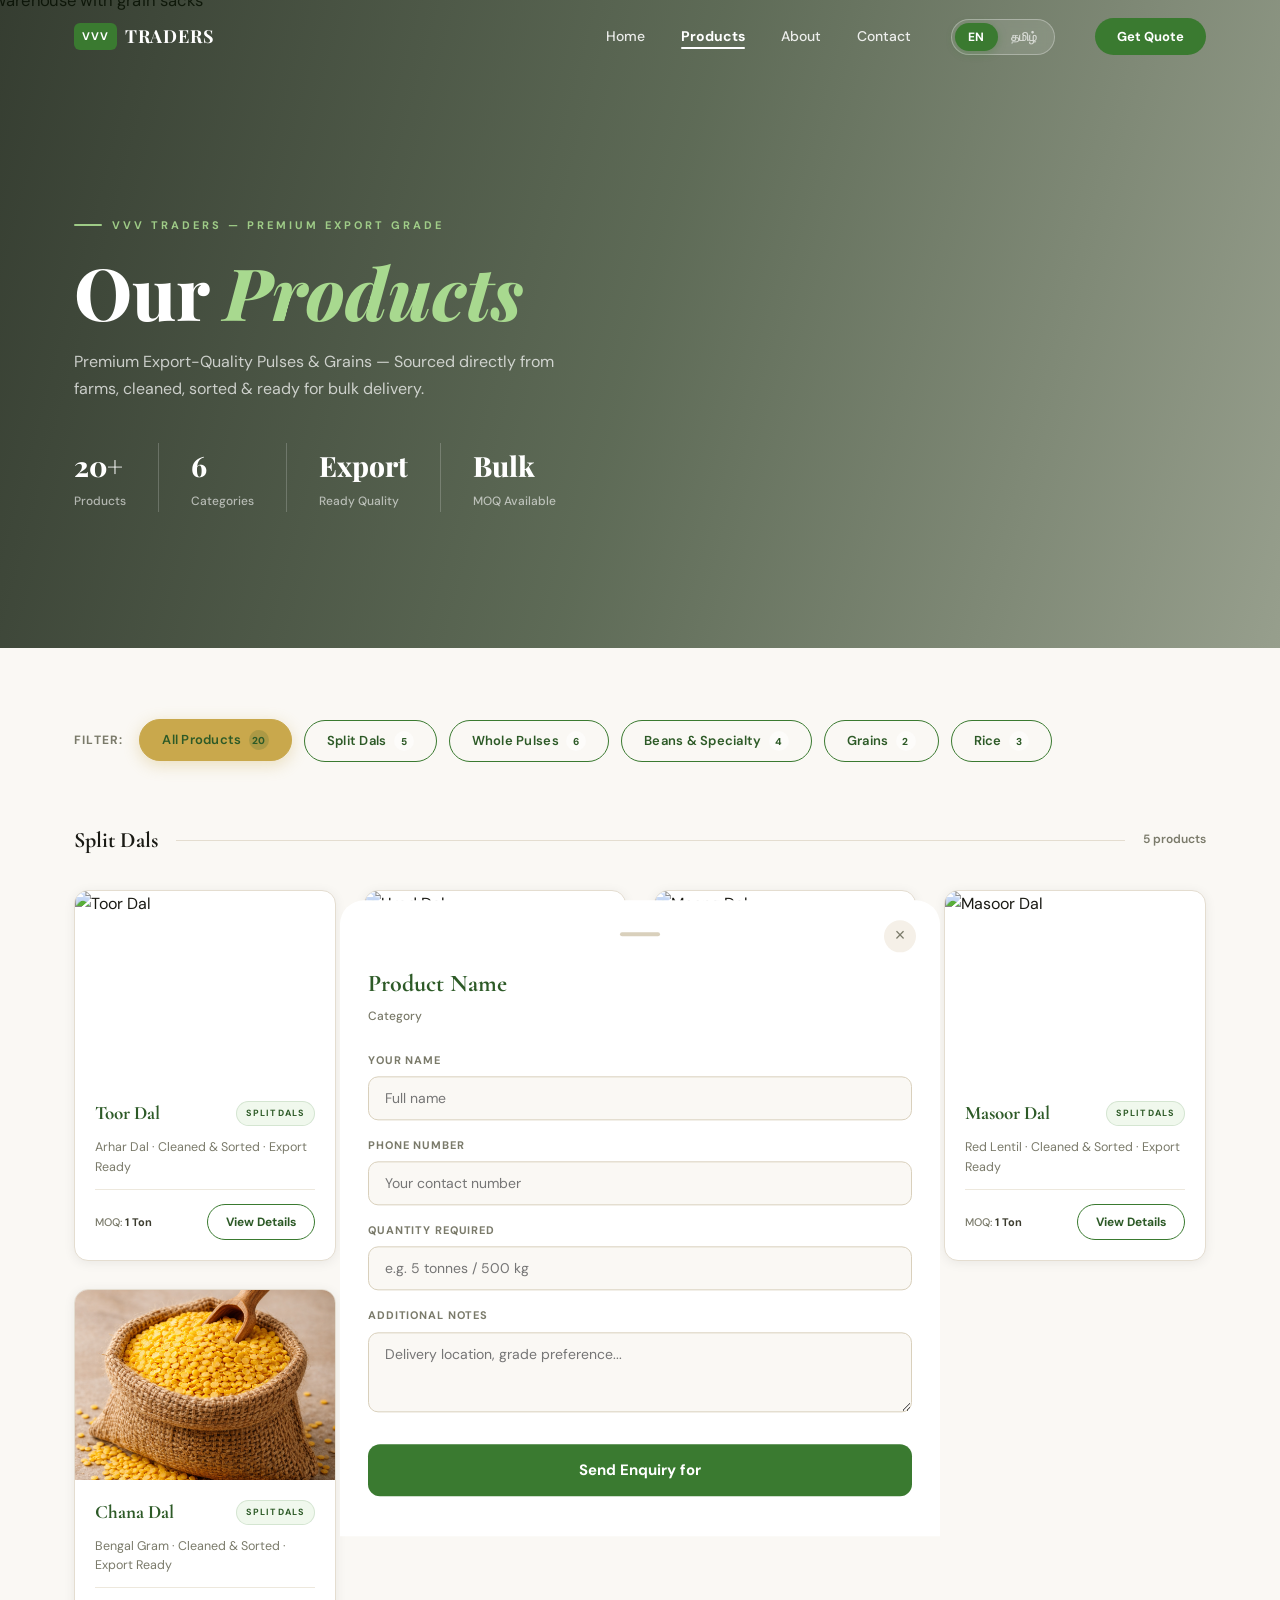
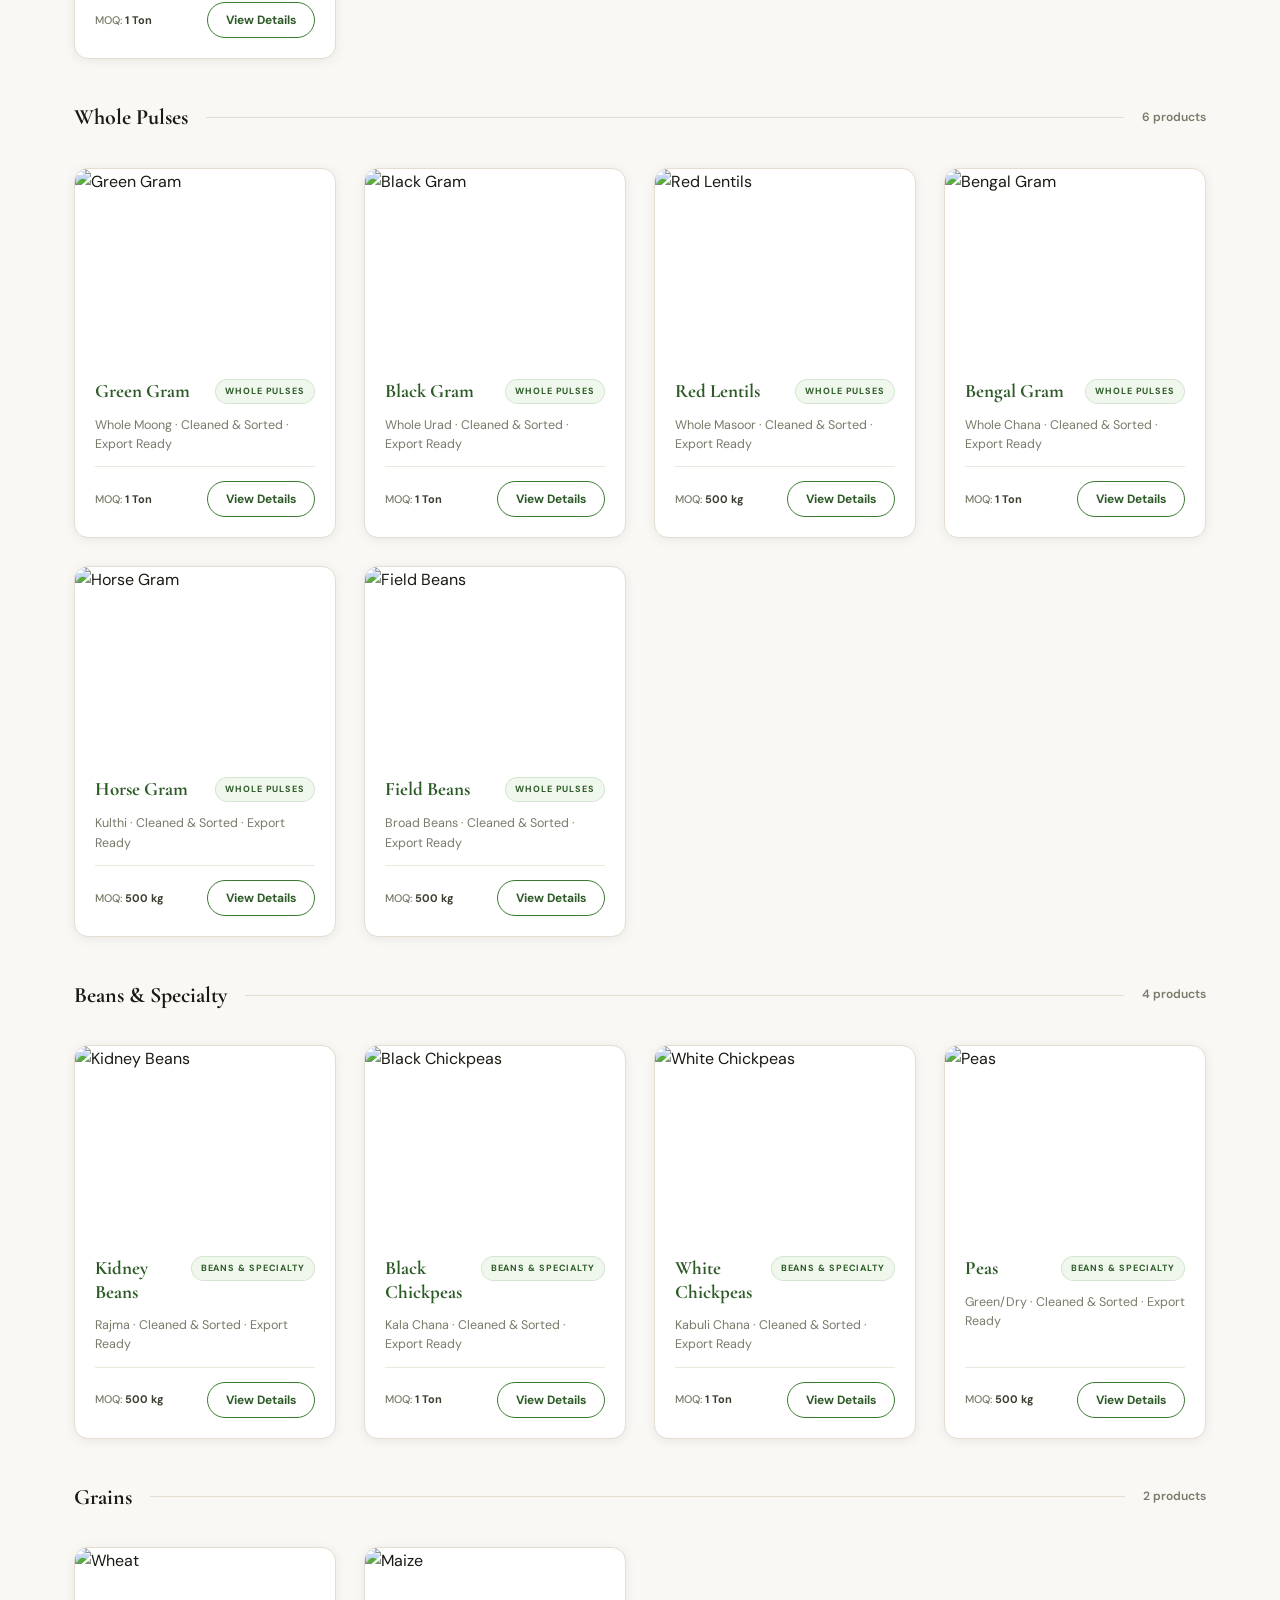
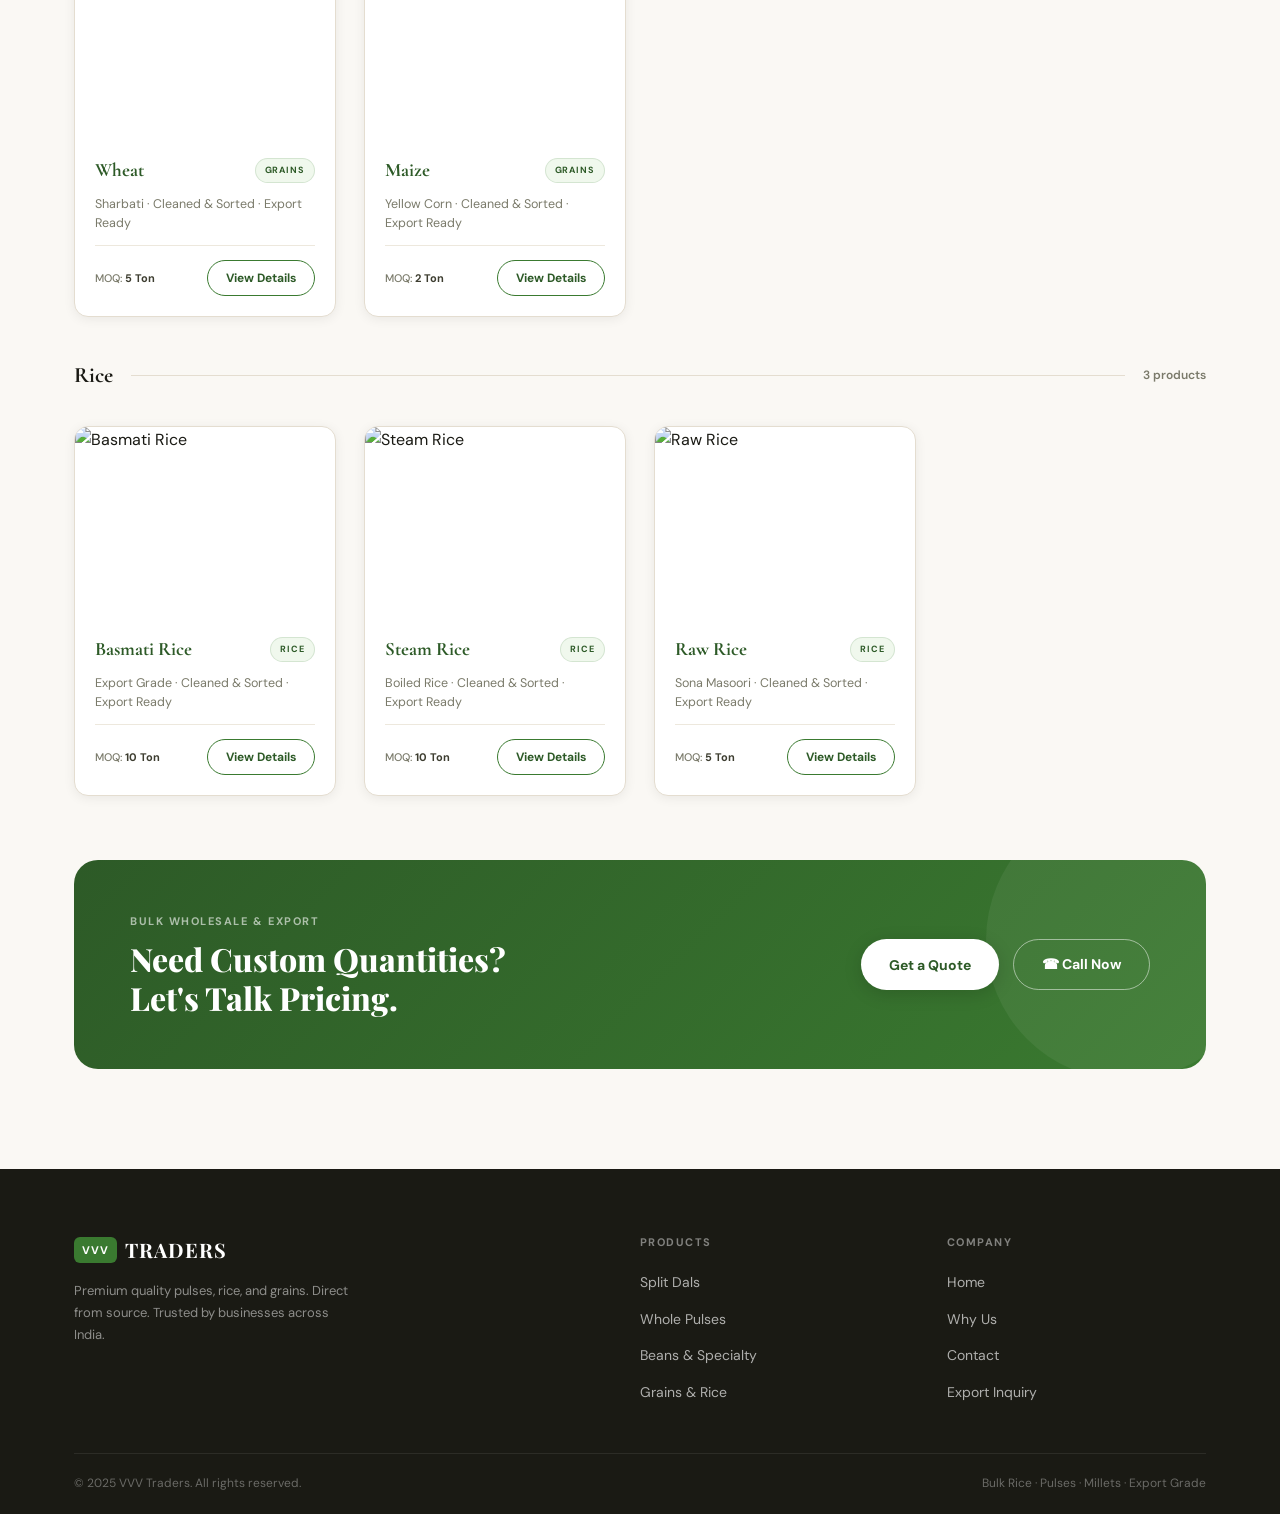
==== products.html @ 1d279d1f "VVV Traders website - Initial deployment" ====
<!DOCTYPE html>
<html lang="en" id="htmlRoot">
<head>
  <meta charset="UTF-8" />
  <meta name="viewport" content="width=device-width, initial-scale=1.0" />
  <title>Our Products — VVV Traders</title>
  <link rel="preconnect" href="https://fonts.googleapis.com" />
  <link rel="preconnect" href="https://fonts.gstatic.com" crossorigin />
  <link href="https://fonts.googleapis.com/css2?family=Playfair+Display:ital,wght@0,700;0,800;1,700&family=Cormorant+Garamond:ital,wght@0,600;0,700;1,600&family=DM+Sans:wght@300;400;500;600;700&display=swap" rel="stylesheet" />

  <style>
    /* ============================================
       CSS VARIABLES & RESET
    ============================================ */
    :root {
      --green-dark:   #2d5a27;
      --green-main:   #3a7a30;
      --green-mid:    #4c9a40;
      --green-light:  #e8f5e3;
      --green-pale:   #f0f8ed;
      --gold:         #c9a84c;
      --gold-light:   #f5edda;
      --beige-bg:     #f5f0e8;
      --beige-mid:    #ede8dd;
      --beige-dark:   #d9d0bc;
      --cream:        #faf8f4;
      --white:        #ffffff;
      --text-dark:    #1a1a14;
      --text-mid:     #3d3d30;
      --text-muted:   #7a7a6a;
      --text-light:   #aaaaa0;
      --border:       #e4ddd0;
      --shadow-sm:    0 2px 12px rgba(0,0,0,0.07);
      --shadow-md:    0 6px 28px rgba(0,0,0,0.11);
      --shadow-lg:    0 16px 48px rgba(0,0,0,0.14);
      --r-sm:         10px;
      --r-md:         14px;
      --r-lg:         24px;
      --transition:   0.3s cubic-bezier(0.4, 0, 0.2, 1);
      --font-display: 'Playfair Display', serif;
      --font-serif:   'Cormorant Garamond', serif;
      --font-body:    'DM Sans', sans-serif;
    }

    *, *::before, *::after { box-sizing: border-box; margin: 0; padding: 0; }
    html { scroll-behavior: smooth; }
    body {
      font-family: var(--font-body);
      background: var(--cream);
      color: var(--text-dark);
      line-height: 1.65;
      overflow-x: hidden;
    }
    img { display: block; width: 100%; object-fit: cover; }
    a { text-decoration: none; color: inherit; }
    ul { list-style: none; }

    .container {
      max-width: 1180px;
      margin: 0 auto;
      padding: 0 24px;
    }

    /* ============================================
       NAVBAR
    ============================================ */
    .navbar {
      position: fixed;
      top: 0; left: 0; right: 0;
      z-index: 999;
      padding: 18px 0;
      transition: background var(--transition), box-shadow var(--transition), padding var(--transition);
    }
    .navbar.scrolled {
      background: rgba(250,248,244,0.97);
      box-shadow: 0 2px 20px rgba(0,0,0,0.09);
      padding: 12px 0;
    }
    .navbar.scrolled .logo-text { color: var(--text-dark); }
    .navbar.scrolled .nav-links li a { color: var(--text-mid); }
    .navbar.scrolled .nav-links li a:hover { color: var(--green-main); }
    .navbar.scrolled .hamburger { color: var(--text-dark); }
    .navbar.scrolled .lang-toggle {
      background: rgba(58,122,48,0.08);
      border-color: rgba(58,122,48,0.25);
    }
    .navbar.scrolled .lang-btn { color: var(--text-muted); }
    .nav-inner {
      max-width: 1180px;
      margin: 0 auto;
      padding: 0 24px;
      display: flex;
      align-items: center;
      gap: 40px;
    }
    .nav-logo {
      display: flex;
      align-items: center;
      gap: 8px;
      flex-shrink: 0;
    }
    .logo-badge {
      background: var(--green-main);
      color: var(--white);
      font-size: 11px;
      font-weight: 800;
      letter-spacing: 0.08em;
      padding: 4px 8px;
      border-radius: 6px;
    }
    .logo-text {
      font-family: var(--font-display);
      font-size: 18px;
      font-weight: 700;
      color: var(--white);
      letter-spacing: 0.05em;
      transition: color var(--transition);
    }
    .navbar.scrolled .logo-text { color: var(--text-dark); }
    .nav-links {
      display: flex;
      align-items: center;
      gap: 36px;
      margin-left: auto;
    }
    .nav-links li a {
      font-size: 14px;
      font-weight: 500;
      color: rgba(255,255,255,0.88);
      transition: color var(--transition);
    }
    .nav-links li a:hover { color: var(--white); }
    .navbar.scrolled .nav-links li a { color: var(--text-mid); }
    .navbar.scrolled .nav-links li a:hover { color: var(--green-main); }
    .nav-links li a.active {
      font-weight: 700;
      position: relative;
      color: var(--white);
    }
    .navbar.scrolled .nav-links li a.active { color: var(--green-main); }
    .nav-links li a.active::after {
      content: '';
      position: absolute;
      bottom: -4px;
      left: 0; right: 0;
      height: 2px;
      background: var(--white);
      border-radius: 2px;
    }
    .navbar.scrolled .nav-links li a.active::after { background: var(--green-main); }
    .nav-cta {
      font-family: var(--font-body);
      font-size: 13px;
      font-weight: 700;
      padding: 10px 22px;
      background: var(--green-main);
      color: var(--white);
      border: none;
      border-radius: 50px;
      cursor: pointer;
      transition: background var(--transition), transform 0.15s;
      flex-shrink: 0;
    }
    .nav-cta:hover { background: var(--green-dark); transform: translateY(-1px); }
    .hamburger {
      display: none;
      background: none;
      border: none;
      font-size: 22px;
      color: var(--white);
      cursor: pointer;
      margin-left: auto;
    }
    .navbar.scrolled .hamburger { color: var(--text-dark); }
    .nav-close {
      display: none;
      position: absolute;
      top: 24px; right: 24px;
      background: none;
      border: none;
      font-size: 28px;
      color: #fff;
      cursor: pointer;
      z-index: 9999;
    }

    /* ===== LANGUAGE TOGGLE ===== */
    .lang-toggle {
      display: flex;
      align-items: center;
      background: rgba(255,255,255,0.12);
      border: 1.5px solid rgba(255,255,255,0.3);
      border-radius: 50px;
      padding: 3px;
      flex-shrink: 0;
      backdrop-filter: blur(6px);
      transition: background 0.3s, border-color 0.3s;
    }
    .lang-btn {
      font-family: var(--font-body);
      font-size: 12px;
      font-weight: 700;
      padding: 6px 13px;
      border: none;
      border-radius: 50px;
      cursor: pointer;
      background: transparent;
      color: rgba(255,255,255,0.65);
      transition: all 0.2s;
      letter-spacing: 0.03em;
    }
    .navbar.scrolled .lang-toggle {
      background: rgba(58,122,48,0.08);
      border-color: rgba(58,122,48,0.25);
    }
    .navbar.scrolled .lang-btn { color: var(--text-muted); }
    .lang-btn.active {
      background: var(--green-main);
      color: #fff;
      box-shadow: 0 2px 8px rgba(58,122,48,0.35);
    }

    /* ============================================
       PAGE HEADER — matches home hero dark theme
    ============================================ */
    .page-header {
      position: relative;
      min-height: 72vh;
      display: flex;
      align-items: center;
      overflow: hidden;
      padding: 0;
    }
    .hero-bg {
      position: absolute;
      inset: 0;
      width: 100%;
      height: 100%;
      object-fit: cover;
      object-position: center;
      z-index: 0;
      transform: scale(1.04);
      transition: transform 8s ease;
    }
    .page-header:hover .hero-bg { transform: scale(1.0); }
    .page-header-overlay {
      position: absolute;
      inset: 0;
      background: linear-gradient(
        105deg,
        rgba(10,20,6,0.82) 0%,
        rgba(20,40,12,0.68) 50%,
        rgba(30,50,15,0.45) 100%
      );
      z-index: 1;
    }
    .page-header-inner {
      position: relative;
      z-index: 2;
      padding: 160px 0 80px;
      animation: fadeUp 0.7s 0.1s both;
    }
    .page-eyebrow {
      font-size: 11px;
      font-weight: 700;
      letter-spacing: 3px;
      text-transform: uppercase;
      color: rgba(168,217,143,0.9);
      margin-bottom: 18px;
      display: flex;
      align-items: center;
      gap: 10px;
    }
    .page-eyebrow::before {
      content: '';
      display: inline-block;
      width: 28px; height: 2px;
      background: rgba(168,217,143,0.9);
      border-radius: 2px;
    }
    .page-header h1 {
      font-family: var(--font-display);
      font-size: clamp(42px, 6vw, 72px);
      font-weight: 800;
      color: var(--white);
      line-height: 1.08;
      margin-bottom: 18px;
    }
    .page-header h1 em {
      font-style: italic;
      color: #a8d98f;
    }
    .page-header-sub {
      font-size: 16px;
      color: rgba(255,255,255,0.72);
      max-width: 520px;
      line-height: 1.7;
    }
    .header-stats-row {
      display: flex;
      gap: 32px;
      margin-top: 40px;
      flex-wrap: wrap;
    }
    .h-stat { display: flex; flex-direction: column; gap: 3px; }
    .h-stat strong {
      font-family: var(--font-display);
      font-size: 28px;
      font-weight: 800;
      color: var(--white);
    }
    .h-stat span { font-size: 12px; color: rgba(255,255,255,0.6); font-weight: 500; }
    .h-stat-divider { width: 1px; background: rgba(255,255,255,0.2); align-self: stretch; }

    @keyframes fadeUp {
      from { opacity: 0; transform: translateY(28px); }
      to   { opacity: 1; transform: translateY(0); }
    }

    /* ============================================
       MAIN PRODUCTS SECTION
    ============================================ */
    .products-section { padding: 72px 0 100px; background: var(--cream); }

    .filter-bar {
      display: flex;
      gap: 12px;
      flex-wrap: wrap;
      margin-bottom: 48px;
      align-items: center;
    }
    .filter-label {
      font-size: 12px;
      font-weight: 700;
      letter-spacing: 0.1em;
      text-transform: uppercase;
      color: var(--text-muted);
      margin-right: 4px;
    }
    .filter-btn {
      font-family: var(--font-body);
      font-size: 13px;
      font-weight: 600;
      padding: 10px 22px;
      border-radius: 50px;
      border: 1.5px solid var(--green-main);
      background: transparent;
      color: var(--green-dark);
      cursor: pointer;
      transition: all var(--transition);
      letter-spacing: 0.02em;
    }
    .filter-btn:hover { background: var(--green-light); transform: translateY(-1px); }
    .filter-btn.active {
      background: var(--gold);
      border-color: var(--gold);
      color: var(--green-dark);
      box-shadow: 0 4px 16px rgba(201,168,76,0.32);
      transform: translateY(-1px);
    }
    .filter-count {
      display: inline-flex;
      align-items: center;
      justify-content: center;
      width: 20px; height: 20px;
      background: rgba(255,255,255,0.5);
      border-radius: 50%;
      font-size: 10px;
      font-weight: 800;
      margin-left: 4px;
    }
    .filter-btn.active .filter-count { background: rgba(45,90,39,0.18); }

    /* Product Grid */
    .product-grid {
      display: grid;
      grid-template-columns: repeat(auto-fill, minmax(260px, 1fr));
      gap: 28px;
    }

    /* Category section headers */
    .cat-section-header {
      grid-column: 1 / -1;
      display: flex;
      align-items: center;
      gap: 18px;
      padding: 12px 0 4px;
    }
    .cat-section-header h3 {
      font-family: var(--font-serif);
      font-size: 22px;
      font-weight: 700;
      color: var(--text-dark);
      white-space: nowrap;
    }
    .cat-section-line {
      flex: 1;
      height: 1px;
      background: var(--border);
    }
    .cat-section-count {
      font-size: 12px;
      color: var(--text-muted);
      font-weight: 600;
      white-space: nowrap;
    }

    /* Product Card */
    .p-card {
      background: var(--white);
      border-radius: var(--r-md);
      border: 1px solid var(--border);
      box-shadow: var(--shadow-sm);
      overflow: hidden;
      transition: transform var(--transition), box-shadow var(--transition), border-color var(--transition);
      display: flex;
      flex-direction: column;
      opacity: 0;
      transform: translateY(20px);
    }
    .p-card.visible {
      opacity: 1;
      transform: translateY(0);
      transition: opacity 0.5s ease, transform 0.5s ease,
                  box-shadow var(--transition), border-color var(--transition);
    }
    .p-card:hover {
      transform: translateY(-8px);
      box-shadow: var(--shadow-lg);
      border-color: var(--green-mid);
    }
    .p-card-img {
      height: 190px;
      position: relative;
      overflow: hidden;
      flex-shrink: 0;
    }
    .p-card-img img { height: 100%; transition: transform 0.55s ease; }
    .p-card:hover .p-card-img img { transform: scale(1.07); }
    .p-card-img-placeholder {
      height: 190px;
      background: linear-gradient(135deg, var(--green-dark) 0%, var(--green-mid) 100%);
      display: flex;
      align-items: center;
      justify-content: center;
      flex-shrink: 0;
      position: relative;
      overflow: hidden;
    }
    .p-card-img-placeholder::before {
      content: '';
      position: absolute;
      inset: 0;
      background: linear-gradient(135deg, rgba(255,255,255,0.05) 0%, transparent 60%);
    }
    .placeholder-icon {
      font-size: 52px;
      opacity: 0.55;
      filter: grayscale(0.3);
      transition: transform 0.4s ease;
    }
    .p-card:hover .placeholder-icon { transform: scale(1.12) rotate(-3deg); }
    .p-card-body {
      padding: 20px;
      display: flex;
      flex-direction: column;
      gap: 12px;
      flex: 1;
    }
    .p-card-top {
      display: flex;
      align-items: flex-start;
      justify-content: space-between;
      gap: 8px;
    }
    .p-card-name {
      font-family: var(--font-serif);
      font-size: 19px;
      font-weight: 700;
      color: var(--green-dark);
      line-height: 1.25;
      flex: 1;
    }
    .p-card-tag {
      display: inline-block;
      font-size: 9px;
      font-weight: 700;
      letter-spacing: 0.1em;
      text-transform: uppercase;
      background: var(--green-pale);
      color: var(--green-dark);
      padding: 4px 9px;
      border-radius: 50px;
      border: 1px solid rgba(58,122,48,0.15);
      white-space: nowrap;
      flex-shrink: 0;
    }
    .p-card-desc { font-size: 12.5px; color: var(--text-muted); line-height: 1.55; }
    .p-card-footer {
      margin-top: auto;
      padding-top: 14px;
      border-top: 1px solid var(--beige-mid);
      display: flex;
      align-items: center;
      justify-content: space-between;
      gap: 8px;
    }
    .p-card-moq { font-size: 11px; color: var(--text-muted); font-weight: 500; }
    .p-card-moq strong { color: var(--text-mid); font-weight: 700; }
    .btn-outline-green {
      font-family: var(--font-body);
      font-size: 12px;
      font-weight: 700;
      padding: 9px 18px;
      border-radius: 50px;
      border: 1.5px solid var(--green-main);
      background: transparent;
      color: var(--green-dark);
      cursor: pointer;
      transition: all var(--transition);
      white-space: nowrap;
    }
    .btn-outline-green:hover { background: var(--green-main); color: var(--white); }

    /* No products */
    .no-products {
      display: none;
      grid-column: 1 / -1;
      text-align: center;
      padding: 72px 24px;
      color: var(--text-muted);
      font-size: 15px;
    }
    .no-products-icon { font-size: 40px; margin-bottom: 12px; }

    /* CTA Banner */
    .cta-banner {
      margin-top: 64px;
      background: linear-gradient(135deg, var(--green-dark) 0%, var(--green-main) 100%);
      border-radius: var(--r-lg);
      padding: 52px 56px;
      display: flex;
      align-items: center;
      justify-content: space-between;
      gap: 32px;
      position: relative;
      overflow: hidden;
    }
    .cta-banner::before {
      content: '';
      position: absolute;
      top: -60px; right: -60px;
      width: 280px; height: 280px;
      border-radius: 50%;
      background: rgba(255,255,255,0.06);
    }
    .cta-banner-text { position: relative; z-index: 1; }
    .cta-banner-text p {
      font-size: 11px;
      font-weight: 700;
      letter-spacing: 0.14em;
      text-transform: uppercase;
      color: rgba(255,255,255,0.6);
      margin-bottom: 10px;
    }
    .cta-banner-text h3 {
      font-family: var(--font-display);
      font-size: clamp(22px, 3vw, 32px);
      font-weight: 800;
      color: var(--white);
      line-height: 1.2;
    }
    .cta-banner-actions {
      display: flex;
      gap: 14px;
      flex-wrap: wrap;
      position: relative;
      z-index: 1;
      flex-shrink: 0;
    }
    .btn-cta-white {
      font-family: var(--font-body);
      font-size: 14px;
      font-weight: 700;
      padding: 14px 28px;
      border-radius: 50px;
      border: none;
      background: var(--white);
      color: var(--green-dark);
      cursor: pointer;
      transition: all var(--transition);
      box-shadow: 0 4px 18px rgba(0,0,0,0.15);
    }
    .btn-cta-white:hover { background: var(--beige-bg); transform: translateY(-2px); }
    .btn-cta-outline {
      font-family: var(--font-body);
      font-size: 14px;
      font-weight: 700;
      padding: 13px 28px;
      border-radius: 50px;
      border: 1.5px solid rgba(255,255,255,0.5);
      background: transparent;
      color: var(--white);
      cursor: pointer;
      transition: all var(--transition);
      display: inline-flex;
      align-items: center;
      gap: 8px;
    }
    .btn-cta-outline:hover { background: rgba(255,255,255,0.12); transform: translateY(-2px); }

    /* ============================================
       FOOTER
    ============================================ */
    .footer { background: var(--text-dark); padding: 64px 0 0; }
    .footer-inner {
      display: grid;
      grid-template-columns: 2fr 1fr 1fr;
      gap: 48px;
      padding-bottom: 48px;
      border-bottom: 1px solid rgba(255,255,255,0.08);
    }
    .footer-brand .footer-logo { display: flex; align-items: center; gap: 8px; margin-bottom: 14px; }
    .footer-brand .logo-text { color: var(--white); font-size: 20px; }
    .footer-brand p { font-size: 13px; color: rgba(255,255,255,0.5); line-height: 1.7; max-width: 280px; }
    .footer-links h5 {
      font-size: 11px;
      font-weight: 700;
      letter-spacing: 0.13em;
      text-transform: uppercase;
      color: rgba(255,255,255,0.45);
      margin-bottom: 18px;
    }
    .footer-links ul { display: flex; flex-direction: column; gap: 10px; }
    .footer-links li a { font-size: 14px; color: rgba(255,255,255,0.65); transition: color 0.2s; }
    .footer-links li a:hover { color: var(--white); }
    .footer-bottom {
      display: flex;
      justify-content: space-between;
      align-items: center;
      padding: 20px 0;
      flex-wrap: wrap;
      gap: 8px;
    }
    .footer-bottom p { font-size: 12px; color: rgba(255,255,255,0.35); }

    /* ============================================
       MODAL DRAWER
    ============================================ */
    .modal-backdrop {
      position: fixed;
      inset: 0;
      background: rgba(10,20,6,0.55);
      backdrop-filter: blur(4px);
      z-index: 10000;
      opacity: 0;
      pointer-events: none;
      transition: opacity 0.3s;
    }
    .modal-backdrop.open { opacity: 1; pointer-events: all; }
    .modal-drawer {
      position: fixed;
      bottom: 0; left: 0; right: 0;
      z-index: 10001;
      background: var(--white);
      border-radius: 24px 24px 0 0;
      padding: 32px 28px 40px;
      max-height: 92vh;
      overflow-y: auto;
      transform: translateY(100%);
      transition: transform 0.38s cubic-bezier(0.4,0,0.2,1);
      max-width: 600px;
      margin: 0 auto;
    }
    .modal-drawer.open { transform: translateY(0); }
    .modal-handle {
      width: 40px; height: 4px;
      background: var(--beige-dark);
      border-radius: 4px;
      margin: 0 auto 28px;
    }
    .modal-product-name {
      font-family: var(--font-serif);
      font-size: 24px;
      font-weight: 700;
      color: var(--green-dark);
      margin-bottom: 4px;
    }
    .modal-product-cat {
      font-size: 12px;
      color: var(--text-muted);
      margin-bottom: 24px;
      font-weight: 500;
    }
    .modal-form-group { margin-bottom: 16px; }
    .modal-form-group label {
      display: block;
      font-size: 11px;
      font-weight: 700;
      letter-spacing: 0.08em;
      text-transform: uppercase;
      color: var(--text-muted);
      margin-bottom: 7px;
    }
    .modal-form-group input,
    .modal-form-group textarea {
      width: 100%;
      padding: 12px 16px;
      border: 1.5px solid var(--beige-dark);
      border-radius: var(--r-sm);
      font-family: var(--font-body);
      font-size: 14px;
      color: var(--text-dark);
      background: var(--cream);
      outline: none;
      transition: border-color var(--transition), box-shadow var(--transition);
      resize: vertical;
    }
    .modal-form-group input:focus,
    .modal-form-group textarea:focus {
      border-color: var(--green-main);
      box-shadow: 0 0 0 3px rgba(58,122,48,0.1);
    }
    .modal-form-group input.error,
    .modal-form-group textarea.error {
      border-color: #c0392b;
      box-shadow: 0 0 0 3px rgba(192,57,43,0.1);
    }
    .modal-submit {
      width: 100%;
      padding: 16px;
      font-family: var(--font-body);
      font-size: 15px;
      font-weight: 700;
      background: var(--green-main);
      color: var(--white);
      border: none;
      border-radius: 12px;
      cursor: pointer;
      transition: all var(--transition);
      margin-top: 8px;
    }
    .modal-submit:hover { background: var(--green-dark); }
    .modal-close {
      position: absolute;
      top: 20px; right: 24px;
      background: var(--beige-bg);
      border: none;
      width: 32px; height: 32px;
      border-radius: 50%;
      cursor: pointer;
      font-size: 18px;
      color: var(--text-muted);
      display: flex;
      align-items: center;
      justify-content: center;
      transition: background var(--transition);
    }
    .modal-close:hover { background: var(--beige-mid); }

    /* Toast */
    .toast {
      position: fixed;
      bottom: 32px;
      left: 50%;
      transform: translateX(-50%) translateY(20px);
      background: var(--green-dark);
      color: var(--white);
      font-size: 14px;
      font-weight: 600;
      padding: 14px 28px;
      border-radius: 50px;
      box-shadow: var(--shadow-lg);
      z-index: 9999;
      opacity: 0;
      transition: opacity 0.3s, transform 0.3s;
      pointer-events: none;
      white-space: nowrap;
    }
    .toast.show { opacity: 1; transform: translateX(-50%) translateY(0); }

    /* ============================================
       RESPONSIVE
    ============================================ */
    @media (max-width: 768px) {
      .navbar { padding: 14px 0; }
      .nav-links {
        display: none;
        position: fixed;
        top: 0; left: 0; right: 0; bottom: 0;
        background: rgba(26,26,20,0.97);
        flex-direction: column;
        justify-content: center;
        align-items: center;
        gap: 32px;
        z-index: 9998;
      }
      .nav-links.open { display: flex; }
      .nav-links.open .nav-close { display: block; }
      .nav-links li a { font-size: 20px; color: var(--white) !important; }
      .nav-cta { display: none; }
      .hamburger { display: block; }

      .page-header { min-height: 60vh; }
      .page-header-inner { padding: 120px 0 56px; }
      .page-header h1 { font-size: clamp(36px, 9vw, 56px); }
      .header-stats-row { gap: 20px; }
      .product-grid { grid-template-columns: repeat(auto-fill, minmax(220px, 1fr)); gap: 18px; }
      .cta-banner { padding: 40px 28px; flex-direction: column; }
      .footer-inner { grid-template-columns: 1fr; gap: 32px; }
      .footer-bottom { flex-direction: column; text-align: center; }
      .modal-drawer { border-radius: 20px 20px 0 0; padding: 28px 20px 32px; }
    }
    @media (max-width: 480px) {
      .product-grid { grid-template-columns: 1fr; }
      .filter-bar { gap: 8px; }
      .filter-btn { font-size: 12px; padding: 9px 16px; }
    }
  </style>
</head>
<body>

  <!-- ===== NAVBAR ===== -->
  <nav class="navbar" id="navbar">
    <div class="nav-inner">
      <a href="index.html" class="nav-logo">
        <span class="logo-badge">VVV</span>
        <span class="logo-text">TRADERS</span>
      </a>
      <ul class="nav-links" id="navLinks">
        <button class="nav-close" id="navClose" aria-label="Close menu">&#215;</button>
        <li><a href="index.html" data-i18n="nav_home">Home</a></li>
        <li><a href="products.html" class="active" data-i18n="nav_products">Products</a></li>
        <li><a href="index.html#popular" data-i18n="nav_about">About</a></li>
        <li><a href="index.html#contact" data-i18n="nav_contact">Contact</a></li>
      </ul>

      <!-- Language Toggle -->
      <div class="lang-toggle" id="langToggle">
        <button class="lang-btn active" id="btnEN" onclick="setLang('en')">EN</button>
        <button class="lang-btn" id="btnTA" onclick="setLang('ta')">தமிழ்</button>
      </div>

      <button class="nav-cta" onclick="openModal('General Inquiry', '')" data-i18n="nav_cta">Get Quote</button>
      <button class="hamburger" id="hamburger" aria-label="Open menu">&#9776;</button>
    </div>
  </nav>

  <!-- ===== PAGE HEADER ===== -->
  <header class="page-header">
    <img class="hero-bg" src="products_cover.png" alt="Warehouse with grain sacks" />
    <div class="page-header-overlay"></div>
    <div class="container" style="width:100%; position:relative; z-index:2;">
      <div class="page-header-inner">
        <p class="page-eyebrow" data-i18n="page_eyebrow">VVV Traders — Premium Export Grade</p>
        <h1>Our <em data-i18n="page_title_em">Products</em></h1>
        <p class="page-header-sub" data-i18n="page_subtitle">Premium Export-Quality Pulses &amp; Grains — Sourced directly from farms, cleaned, sorted &amp; ready for bulk delivery.</p>
        <div class="header-stats-row">
          <div class="h-stat"><strong>20+</strong><span data-i18n="stat_products_label">Products</span></div>
          <div class="h-stat-divider"></div>
          <div class="h-stat"><strong>6</strong><span data-i18n="stat_categories_label">Categories</span></div>
          <div class="h-stat-divider"></div>
          <div class="h-stat"><strong data-i18n="stat_export_label">Export</strong><span data-i18n="stat_export_sub">Ready Quality</span></div>
          <div class="h-stat-divider"></div>
          <div class="h-stat"><strong data-i18n="stat_bulk_label">Bulk</strong><span data-i18n="stat_bulk_sub">MOQ Available</span></div>
        </div>
      </div>
    </div>
  </header>

  <!-- ===== PRODUCTS SECTION ===== -->
  <section class="products-section">
    <div class="container">

      <!-- Filter Buttons -->
      <div class="filter-bar" id="filterBar">
        <span class="filter-label" data-i18n="filter_label">Filter:</span>
        <button class="filter-btn active" data-filter="All">
          <span data-i18n="filter_all">All Products</span> <span class="filter-count" id="count-all">20</span>
        </button>
        <button class="filter-btn" data-filter="Split Dals">
          <span data-i18n="filter_split">Split Dals</span> <span class="filter-count" id="count-split">5</span>
        </button>
        <button class="filter-btn" data-filter="Whole Pulses">
          <span data-i18n="filter_whole">Whole Pulses</span> <span class="filter-count" id="count-whole">6</span>
        </button>
        <button class="filter-btn" data-filter="Beans & Specialty">
          <span data-i18n="filter_beans">Beans &amp; Specialty</span> <span class="filter-count" id="count-beans">4</span>
        </button>
        <button class="filter-btn" data-filter="Grains">
          <span data-i18n="filter_grains">Grains</span> <span class="filter-count" id="count-grains">2</span>
        </button>
        <button class="filter-btn" data-filter="Rice">
          <span data-i18n="filter_rice">Rice</span> <span class="filter-count" id="count-rice">3</span>
        </button>
      </div>

      <!-- Product Grid -->
      <div class="product-grid" id="productGrid">
        <div class="no-products" id="noProducts">
          <div class="no-products-icon">🔍</div>
          <span data-i18n="no_products">No products found in this category.</span>
        </div>
      </div>

      <!-- CTA Banner -->
      <div class="cta-banner">
        <div class="cta-banner-text">
          <p data-i18n="cta_eyebrow">Bulk Wholesale &amp; Export</p>
          <h3 data-i18n="cta_title">Need Custom Quantities?<br />Let's Talk Pricing.</h3>
        </div>
        <div class="cta-banner-actions">
          <button class="btn-cta-white" onclick="openModal('General Inquiry', '')" data-i18n="cta_quote">Get a Quote</button>
          <a href="tel:9443394930" class="btn-cta-outline" data-i18n="cta_call">☎ Call Now</a>
        </div>
      </div>

    </div>
  </section>

  <!-- ===== FOOTER ===== -->
  <footer class="footer">
    <div class="container">
      <div class="footer-inner">
        <div class="footer-brand">
          <div class="footer-logo">
            <span class="logo-badge">VVV</span>
            <span class="logo-text">TRADERS</span>
          </div>
          <p data-i18n="footer_brand_desc">Premium quality pulses, rice, and grains. Direct from source. Trusted by businesses across India.</p>
        </div>
        <div class="footer-links">
          <h5 data-i18n="footer_products_heading">Products</h5>
          <ul>
            <li><a href="products.html" data-i18n="footer_split">Split Dals</a></li>
            <li><a href="products.html" data-i18n="footer_whole">Whole Pulses</a></li>
            <li><a href="products.html" data-i18n="footer_beans">Beans &amp; Specialty</a></li>
            <li><a href="products.html" data-i18n="footer_grains_rice">Grains &amp; Rice</a></li>
          </ul>
        </div>
        <div class="footer-links">
          <h5 data-i18n="footer_company_heading">Company</h5>
          <ul>
            <li><a href="index.html" data-i18n="footer_home">Home</a></li>
            <li><a href="index.html#popular" data-i18n="footer_why">Why Us</a></li>
            <li><a href="index.html#contact" data-i18n="footer_contact">Contact</a></li>
            <li><a href="index.html#contact" data-i18n="footer_export">Export Inquiry</a></li>
          </ul>
        </div>
      </div>
      <div class="footer-bottom">
        <p data-i18n="footer_copy">&copy; 2025 VVV Traders. All rights reserved.</p>
        <p data-i18n="footer_tagline">Bulk Rice · Pulses · Millets · Export Grade</p>
      </div>
    </div>
  </footer>

  <!-- Enquiry Modal Drawer -->
  <div class="modal-backdrop" id="modalBackdrop" onclick="closeModal()"></div>
  <div class="modal-drawer" id="modalDrawer">
    <div class="modal-handle"></div>
    <button class="modal-close" onclick="closeModal()">&#215;</button>
    <div class="modal-product-name" id="modalProductName">Product Name</div>
    <div class="modal-product-cat" id="modalProductCat">Category</div>
    <div class="modal-form-group">
      <label data-i18n="form_name">Your Name</label>
      <input type="text" data-i18n-placeholder="placeholder_name" placeholder="Full name" id="mName" />
    </div>
    <div class="modal-form-group">
      <label data-i18n="form_phone">Phone Number</label>
      <input type="tel" data-i18n-placeholder="placeholder_phone" placeholder="Your contact number" id="mPhone" />
    </div>
    <div class="modal-form-group">
      <label data-i18n="modal_qty_label">Quantity Required</label>
      <input type="text" data-i18n-placeholder="modal_qty_placeholder" placeholder="e.g. 5 tonnes / 500 kg" id="mQty" />
    </div>
    <div class="modal-form-group">
      <label data-i18n="modal_notes_label">Additional Notes</label>
      <textarea rows="3" data-i18n-placeholder="modal_notes_placeholder" placeholder="Delivery location, grade preference..." id="mNote"></textarea>
    </div>
    <button class="modal-submit" onclick="submitEnquiry()">
      <span data-i18n="modal_submit_prefix">Send Enquiry for</span> <span id="modalBtnName"></span>
    </button>
  </div>

  <!-- Toast -->
  <div class="toast" id="toast"></div>

  <script>
  /* =====================================================
     TRANSLATIONS
  ===================================================== */
  const translations = {
    en: {
      nav_home: "Home",
      nav_products: "Products",
      nav_about: "About",
      nav_contact: "Contact",
      nav_cta: "Get Quote",
      page_eyebrow: "VVV Traders — Premium Export Grade",
      page_title_em: "Products",
      page_subtitle: "Premium Export-Quality Pulses & Grains — Sourced directly from farms, cleaned, sorted & ready for bulk delivery.",
      stat_products_label: "Products",
      stat_categories_label: "Categories",
      stat_export_label: "Export",
      stat_export_sub: "Ready Quality",
      stat_bulk_label: "Bulk",
      stat_bulk_sub: "MOQ Available",
      filter_label: "Filter:",
      filter_all: "All Products",
      filter_split: "Split Dals",
      filter_whole: "Whole Pulses",
      filter_beans: "Beans & Specialty",
      filter_grains: "Grains",
      filter_rice: "Rice",
      no_products: "No products found in this category.",
      cta_eyebrow: "Bulk Wholesale & Export",
      cta_title: "Need Custom Quantities?<br />Let's Talk Pricing.",
      cta_quote: "Get a Quote",
      cta_call: "☎ Call Now",
      footer_brand_desc: "Premium quality pulses, rice, and grains. Direct from source. Trusted by businesses across India.",
      footer_products_heading: "Products",
      footer_split: "Split Dals",
      footer_whole: "Whole Pulses",
      footer_beans: "Beans & Specialty",
      footer_grains_rice: "Grains & Rice",
      footer_company_heading: "Company",
      footer_home: "Home",
      footer_why: "Why Us",
      footer_contact: "Contact",
      footer_export: "Export Inquiry",
      footer_copy: "© 2025 VVV Traders. All rights reserved.",
      footer_tagline: "Bulk Rice · Pulses · Millets · Export Grade",
      form_name: "Your Name",
      form_phone: "Phone Number",
      modal_qty_label: "Quantity Required",
      modal_notes_label: "Additional Notes",
      modal_submit_prefix: "Send Enquiry for",
      modal_submit: "Send Enquiry",
      placeholder_name: "Full name",
      placeholder_phone: "Your contact number",
      modal_qty_placeholder: "e.g. 5 tonnes / 500 kg",
      modal_notes_placeholder: "Delivery location, grade preference...",
      card_view_details: "View Details",
      card_cleaned: "Cleaned & Sorted · Export Ready",
      toast_success: "✓ Enquiry sent! We'll contact you shortly.",
      toast_error: "Please fill in Name and Phone to continue.",
      product_toor_dal: "Toor Dal",
      product_urad_dal: "Urad Dal",
      product_moong_dal: "Moong Dal",
      product_masoor_dal: "Masoor Dal",
      product_chana_dal: "Chana Dal",
      product_green_gram: "Green Gram",
      product_black_gram: "Black Gram",
      product_red_lentils: "Red Lentils",
      product_bengal_gram: "Bengal Gram",
      product_horse_gram: "Horse Gram",
      product_field_beans: "Field Beans",
      product_kidney_beans: "Kidney Beans",
      product_black_chickpeas: "Black Chickpeas",
      product_white_chickpeas: "White Chickpeas",
      product_peas: "Peas",
      product_wheat: "Wheat",
      product_maize: "Maize",
      product_basmati_rice: "Basmati Rice",
      product_steam_rice: "Steam Rice",
      product_raw_rice: "Raw Rice",
      alt_arhar: "Arhar Dal",
      alt_split_black: "Split Black",
      alt_yellow_split: "Yellow Split",
      alt_red_lentil: "Red Lentil",
      alt_bengal_gram: "Bengal Gram",
      alt_whole_moong: "Whole Moong",
      alt_whole_urad: "Whole Urad",
      alt_whole_masoor: "Whole Masoor",
      alt_whole_chana: "Whole Chana",
      alt_kulthi: "Kulthi",
      alt_broad_beans: "Broad Beans",
      alt_rajma: "Rajma",
      alt_kala_chana: "Kala Chana",
      alt_kabuli_chana: "Kabuli Chana",
      alt_green_dry: "Green/Dry",
      alt_sharbati: "Sharbati",
      alt_yellow_corn: "Yellow Corn",
      alt_export_grade: "Export Grade",
      alt_boiled_rice: "Boiled Rice",
      alt_sona_masoori: "Sona Masoori",
    },
    ta: {
      nav_home: "முகப்பு",
      nav_products: "தயாரிப்புகள்",
      nav_about: "எங்களை பற்றி",
      nav_contact: "தொடர்பு",
      nav_cta: "விலை பெறுக",
      page_eyebrow: "VVV Traders — உயர்தர ஏற்றுமதி",
      page_title_em: "தயாரிப்புகள்",
      page_subtitle: "உயர்தர ஏற்றுமதி பருப்பு & தானியங்கள் — விவசாயிகளிடமிருந்து நேரடியாக, சுத்தம் செய்யப்பட்டு, மொத்த டெலிவரிக்கு தயார்.",
      stat_products_label: "தயாரிப்புகள்",
      stat_categories_label: "வகைகள்",
      stat_export_label: "ஏற்றுமதி",
      stat_export_sub: "தயார் தரம்",
      stat_bulk_label: "மொத்தம்",
      stat_bulk_sub: "குறைந்தபட்ச அளவு",
      filter_label: "வடிகட்டு:",
      filter_all: "அனைத்து தயாரிப்புகள்",
      filter_split: "பிளவு பருப்பு",
      filter_whole: "முழு பருப்பு",
      filter_beans: "பீன்ஸ் & சிறப்பு வகைகள்",
      filter_grains: "தானியங்கள்",
      filter_rice: "அரிசி",
      no_products: "இந்த வகையில் தயாரிப்புகள் இல்லை.",
      cta_eyebrow: "மொத்த விற்பனை & ஏற்றுமதி",
      cta_title: "தனிப்பயன் அளவு வேண்டுமா?<br />விலையை பேசுவோம்.",
      cta_quote: "விலை பெறுக",
      cta_call: "☎ இப்போது அழையுங்கள்",
      footer_brand_desc: "உயர்தர பருப்பு, அரிசி மற்றும் தானியங்கள். நேரடி மூலத்திலிருந்து. இந்தியாவிலுள்ள வணிகங்கள் நம்புகின்றன.",
      footer_products_heading: "தயாரிப்புகள்",
      footer_split: "பிளவு பருப்பு",
      footer_whole: "முழு பருப்பு",
      footer_beans: "பீன்ஸ் & சிறப்பு வகைகள்",
      footer_grains_rice: "தானியங்கள் & அரிசி",
      footer_company_heading: "நிறுவனம்",
      footer_home: "முகப்பு",
      footer_why: "ஏன் நாங்கள்",
      footer_contact: "தொடர்பு",
      footer_export: "ஏற்றுமதி விசாரணை",
      footer_copy: "© 2025 VVV Traders. அனைத்து உரிமைகளும் பாதுகாக்கப்பட்டவை.",
      footer_tagline: "மொத்த அரிசி · பருப்பு · சிறுதானியங்கள் · ஏற்றுமதி தரம்",
      form_name: "உங்கள் பெயர்",
      form_phone: "தொலைபேசி எண்",
      modal_qty_label: "தேவையான அளவு",
      modal_notes_label: "கூடுதல் குறிப்புகள்",
      modal_submit_prefix: "விசாரணை அனுப்புக",
      modal_submit: "விசாரணை அனுப்புக",
      placeholder_name: "முழு பெயர்",
      placeholder_phone: "உங்கள் தொலைபேசி எண்",
      modal_qty_placeholder: "எ.கா: 5 டன் / 500 கிலோ",
      modal_notes_placeholder: "டெலிவரி இடம், தர விருப்பம்...",
      card_view_details: "விவரங்கள் காண்க",
      card_cleaned: "சுத்தம் செய்யப்பட்டது · ஏற்றுமதி தயார்",
      toast_success: "✓ விசாரணை அனுப்பப்பட்டது! விரைவில் தொடர்பு கொள்வோம்.",
      toast_error: "தொடர பெயர் மற்றும் தொலைபேசி நிரப்பவும்.",
      product_toor_dal: "துவரம் பருப்பு",
      product_urad_dal: "உளுந்து பருப்பு",
      product_moong_dal: "முளைக்கீரை பருப்பு",
      product_masoor_dal: "மசூர் பருப்பு",
      product_chana_dal: "சந்தன பருப்பு",
      product_green_gram: "பச்சை பருப்பு",
      product_black_gram: "கருப்பு பருப்பு",
      product_red_lentils: "சிவப்பு மசூர்",
      product_bengal_gram: "பங்கால் பருப்பு",
      product_horse_gram: "கொல்லு பருப்பு",
      product_field_beans: "வயல் பீன்ஸ்",
      product_kidney_beans: "சிறுநீரக பீன்ஸ்",
      product_black_chickpeas: "கருப்பு கடலை",
      product_white_chickpeas: "வெள்ளை கடலை",
      product_peas: "பட்டாணி",
      product_wheat: "கோதுமை",
      product_maize: "சோளம்",
      product_basmati_rice: "பாஸ்மதி அரிசி",
      product_steam_rice: "வேகவைத்த அரிசி",
      product_raw_rice: "மச்சை அரிசி",
      alt_arhar: "அர்ஹர் பருப்பு",
      alt_split_black: "பிளவு கருப்பு",
      alt_yellow_split: "மஞ்சள் பிளவு",
      alt_red_lentil: "சிவப்பு மசூர்",
      alt_bengal_gram: "பங்கால் பருப்பு",
      alt_whole_moong: "முழு முளைக்கீரை",
      alt_whole_urad: "முழு உளுந்து",
      alt_whole_masoor: "முழு மசூர்",
      alt_whole_chana: "முழு சந்தன",
      alt_kulthi: "கொல்லு",
      alt_broad_beans: "பரந்த பீன்ஸ்",
      alt_rajma: "ராஜ்மா",
      alt_kala_chana: "கருப்பு கடலை",
      alt_kabuli_chana: "கபுலி கடலை",
      alt_green_dry: "பச்சை/உலர்",
      alt_sharbati: "சர்பதி",
      alt_yellow_corn: "மஞ்சள் சோளம்",
      alt_export_grade: "ஏற்றுமதி தரம்",
      alt_boiled_rice: "வேகவைத்த அரிசி",
      alt_sona_masoori: "சோனா மசூரி",
    }
  };

  /* =====================================================
     PRODUCTS DATA
  ===================================================== */
  const products = [
    { id: 1,  nameKey: "product_toor_dal",        category: "Split Dals",        altKey: "alt_arhar",           emoji: "🫘", moq: "1 Ton",  img: "./images/products/toor_dal.png" },
    { id: 2,  nameKey: "product_urad_dal",        category: "Split Dals",        altKey: "alt_split_black",     emoji: "⚫", moq: "1 Ton",  img: "./images/products/urad_dal.png" },
    { id: 3,  nameKey: "product_moong_dal",       category: "Split Dals",        altKey: "alt_yellow_split",    emoji: "💛", moq: "1 Ton",  img: "./images/products/moong_dal.png" },
    { id: 4,  nameKey: "product_masoor_dal",      category: "Split Dals",        altKey: "alt_red_lentil",      emoji: "🔴", moq: "1 Ton",  img: "./images/products/masoor_dal.png" },
    { id: 5,  nameKey: "product_chana_dal",       category: "Split Dals",        altKey: "alt_bengal_gram",     emoji: "🟡", moq: "1 Ton",  img: "./images/products/chana_dal.png" },
    { id: 6,  nameKey: "product_green_gram",      category: "Whole Pulses",      altKey: "alt_whole_moong",     emoji: "🟢", moq: "1 Ton",  img: "./images/products/green_gram.png" },
    { id: 7,  nameKey: "product_black_gram",      category: "Whole Pulses",      altKey: "alt_whole_urad",      emoji: "⚫", moq: "1 Ton",  img: "./images/products/black_gram.png" },
    { id: 8,  nameKey: "product_red_lentils",     category: "Whole Pulses",      altKey: "alt_whole_masoor",    emoji: "🔴", moq: "500 kg", img: "./images/products/red_lentils.png" },
    { id: 9,  nameKey: "product_bengal_gram",     category: "Whole Pulses",      altKey: "alt_whole_chana",     emoji: "🟤", moq: "1 Ton",  img: "./images/products/bengal_gram.png" },
    { id: 10, nameKey: "product_horse_gram",      category: "Whole Pulses",      altKey: "alt_kulthi",          emoji: "🫘", moq: "500 kg", img: "./images/products/horse_gram.png" },
    { id: 11, nameKey: "product_field_beans",     category: "Whole Pulses",      altKey: "alt_broad_beans",     emoji: "🟩", moq: "500 kg", img: "./images/products/field_beans.png" },
    { id: 12, nameKey: "product_kidney_beans",    category: "Beans & Specialty", altKey: "alt_rajma",           emoji: "🫘", moq: "500 kg", img: "./images/products/kidney_beans.png" },
    { id: 13, nameKey: "product_black_chickpeas", category: "Beans & Specialty", altKey: "alt_kala_chana",       emoji: "⚫", moq: "1 Ton",  img: "./images/products/black_chickpeas.png" },
    { id: 14, nameKey: "product_white_chickpeas", category: "Beans & Specialty", altKey: "alt_kabuli_chana",     emoji: "⚪", moq: "1 Ton",  img: "./images/products/white_chickpeas.png" },
    { id: 15, nameKey: "product_peas",            category: "Beans & Specialty", altKey: "alt_green_dry",        emoji: "💚", moq: "500 kg", img: "./images/products/peas.png" },
    { id: 16, nameKey: "product_wheat",           category: "Grains",            altKey: "alt_sharbati",         emoji: "🌾", moq: "5 Ton",  img: "./images/products/wheat.png" },
    { id: 17, nameKey: "product_maize",           category: "Grains",            altKey: "alt_yellow_corn",      emoji: "🌽", moq: "2 Ton",  img: "./images/products/maize.png" },
    { id: 18, nameKey: "product_basmati_rice",    category: "Rice",              altKey: "alt_export_grade",     emoji: "🍚", moq: "10 Ton", img: "./images/products/basmati_rice.png" },
    { id: 19, nameKey: "product_steam_rice",      category: "Rice",              altKey: "alt_boiled_rice",      emoji: "🍚", moq: "10 Ton", img: "./images/products/steam_rice.png" },
    { id: 20, nameKey: "product_raw_rice",        category: "Rice",              altKey: "alt_sona_masoori",     emoji: "🍚", moq: "5 Ton",  img: "./images/products/raw_rice.png" },
  ];

  /* =====================================================
     LANGUAGE SYSTEM
  ===================================================== */
  let currentLang = localStorage.getItem('vvv_lang') || 'en';

  function setLang(lang) {
    currentLang = lang;
    localStorage.setItem('vvv_lang', lang);
    applyTranslations();
    updateLangButtons();
    // Re-render cards with new language
    renderProducts(currentFilter);
  }

  function applyTranslations() {
    const t = translations[currentLang];
    document.querySelectorAll('[data-i18n]').forEach(el => {
      const key = el.getAttribute('data-i18n');
      if (t[key] !== undefined) {
        if (/<[a-z][\s\S]*>/i.test(t[key])) el.innerHTML = t[key];
        else el.textContent = t[key];
      }
    });
    document.querySelectorAll('[data-i18n-placeholder]').forEach(el => {
      const key = el.getAttribute('data-i18n-placeholder');
      if (t[key] !== undefined) el.placeholder = t[key];
    });
    document.getElementById('htmlRoot').lang = currentLang === 'ta' ? 'ta' : 'en';
  }

  function updateLangButtons() {
    document.getElementById('btnEN').classList.toggle('active', currentLang === 'en');
    document.getElementById('btnTA').classList.toggle('active', currentLang === 'ta');
  }

  /* =====================================================
     CARD RENDER
  ===================================================== */
  function createCard(product, delay = 0) {
    const t = translations[currentLang];
    const card = document.createElement('div');
    card.className = 'p-card';
    card.dataset.category = product.category;
    card.style.transitionDelay = delay + 'ms';

    // Get translated product name
    const productName = t[product.nameKey] || product.nameKey;
    const productAlt = t[product.altKey] || product.altKey;

    const imgHTML = product.img
      ? `<div class="p-card-img"><img src="${product.img}" alt="${productName}" loading="lazy" /></div>`
      : `<div class="p-card-img-placeholder"><span class="placeholder-icon">${product.emoji}</span></div>`;

    card.innerHTML = `
      ${imgHTML}
      <div class="p-card-body">
        <div class="p-card-top">
          <h4 class="p-card-name">${productName}</h4>
          <span class="p-card-tag">${product.category}</span>
        </div>
        <p class="p-card-desc">${productAlt} · ${t.card_cleaned || 'Cleaned & Sorted · Export Ready'}</p>
        <div class="p-card-footer">
          <div class="p-card-moq">MOQ: <strong>${product.moq}</strong></div>
          <button class="btn-outline-green" onclick="openModal('${productName}', '${product.category}')">${t.card_view_details || 'View Details'}</button>
        </div>
      </div>`;

    return card;
  }

  /* =====================================================
     FILTER FUNCTIONALITY
  ===================================================== */
  let currentFilter = 'All';

  function renderProducts(filter) {
    const grid = document.getElementById('productGrid');
    const noMsg = document.getElementById('noProducts');

    grid.querySelectorAll('.p-card, .cat-section-header').forEach(el => el.remove());

    const filtered = filter === 'All'
      ? products
      : products.filter(p => p.category === filter);

    if (filtered.length === 0) { noMsg.style.display = 'block'; return; }
    noMsg.style.display = 'none';

    if (filter === 'All') {
      const categories = [...new Set(products.map(p => p.category))];
      let globalDelay = 0;
      categories.forEach(cat => {
        const catProducts = products.filter(p => p.category === cat);
        const header = document.createElement('div');
        header.className = 'cat-section-header';
        const countLabel = currentLang === 'ta' ? `${catProducts.length} தயாரிப்புகள்` : `${catProducts.length} products`;
        header.innerHTML = `<h3>${cat}</h3><div class="cat-section-line"></div><span class="cat-section-count">${countLabel}</span>`;
        grid.insertBefore(header, noMsg);
        catProducts.forEach(prod => {
          grid.insertBefore(createCard(prod, globalDelay * 60), noMsg);
          globalDelay++;
        });
      });
    } else {
      filtered.forEach((prod, i) => grid.insertBefore(createCard(prod, i * 70), noMsg));
    }

    // Trigger fade-in
    requestAnimationFrame(() => requestAnimationFrame(() => {
      grid.querySelectorAll('.p-card').forEach(card => card.classList.add('visible'));
    }));
  }

  function initFilters() {
    document.querySelectorAll('.filter-btn').forEach(btn => {
      btn.addEventListener('click', () => {
        document.querySelectorAll('.filter-btn').forEach(b => b.classList.remove('active'));
        btn.classList.add('active');
        currentFilter = btn.dataset.filter;
        renderProducts(currentFilter);
      });
    });
  }

  /* =====================================================
     MODAL
  ===================================================== */
  function openModal(name, cat) {
    document.getElementById('modalProductName').textContent = name;
    document.getElementById('modalProductCat').textContent = cat ? cat + ' · VVV Traders' : 'VVV Traders';
    document.getElementById('modalBtnName').textContent = name !== 'General Inquiry' ? name : '';
    document.getElementById('mName').value = '';
    document.getElementById('mPhone').value = '';
    document.getElementById('mQty').value = '';
    document.getElementById('mNote').value = '';
    // Remove any error states
    ['mName','mPhone','mQty','mNote'].forEach(id => document.getElementById(id).classList.remove('error'));
    document.getElementById('modalBackdrop').classList.add('open');
    document.getElementById('modalDrawer').classList.add('open');
    document.body.style.overflow = 'hidden';
  }

  function closeModal() {
    document.getElementById('modalBackdrop').classList.remove('open');
    document.getElementById('modalDrawer').classList.remove('open');
    document.body.style.overflow = '';
  }

  function submitEnquiry() {
    const t = translations[currentLang];
    const name = document.getElementById('mName').value.trim();
    const phone = document.getElementById('mPhone').value.trim();
    const qty = document.getElementById('mQty').value.trim();
    const notes = document.getElementById('mNote').value.trim();
    const product = document.getElementById('modalProductName').textContent;
    let hasError = false;

    ['mName','mPhone'].forEach(id => {
      const el = document.getElementById(id);
      if (!el.value.trim()) { el.classList.add('error'); hasError = true; }
      else el.classList.remove('error');
    });

    if (hasError) { showToast(t.toast_error, true); return; }

    // Send to Formspree
    const formData = new FormData();
    formData.append('Name', name);
    formData.append('Phone', phone);
    formData.append('Product', product);
    formData.append('Quantity', qty || 'Not specified');
    formData.append('Notes', notes);
    formData.append('Source', 'Products Page');

    fetch('https://formspree.io/f/meojowla', {
        method: 'POST',
        body: formData
    })
    .then(res => {
        if (res.ok) {
            closeModal();
            showToast(t.toast_success);
        } else {
            showToast(t.toast_error, true);
        }
    })
    .catch(err => showToast('Error sending. Please try again.', true));
  }

  /* =====================================================
     TOAST
  ===================================================== */
  function showToast(msg, isError = false) {
    const toast = document.getElementById('toast');
    toast.textContent = msg;
    toast.style.background = isError ? '#c0392b' : '#2d5a27';
    toast.classList.add('show');
    setTimeout(() => toast.classList.remove('show'), 3500);
  }

  /* =====================================================
     NAVBAR & INIT
  ===================================================== */
  document.addEventListener('DOMContentLoaded', () => {
    renderProducts('All');
    initFilters();
    applyTranslations();
    updateLangButtons();

    // Hamburger
    document.getElementById('hamburger').addEventListener('click', () => {
      document.getElementById('navLinks').classList.toggle('open');
    });
    document.getElementById('navClose').addEventListener('click', () => {
      document.getElementById('navLinks').classList.remove('open');
    });
    document.querySelectorAll('.nav-links a').forEach(link => {
      link.addEventListener('click', () => document.getElementById('navLinks').classList.remove('open'));
    });

    // Navbar scroll effect — same as home page
    window.addEventListener('scroll', () => {
      document.getElementById('navbar').classList.toggle('scrolled', window.scrollY > 60);
    });
  });

  // ESC closes modal
  document.addEventListener('keydown', e => { if (e.key === 'Escape') closeModal(); });

  // Init lang on load
  applyTranslations();
  updateLangButtons();
  </script>

</body>
</html>
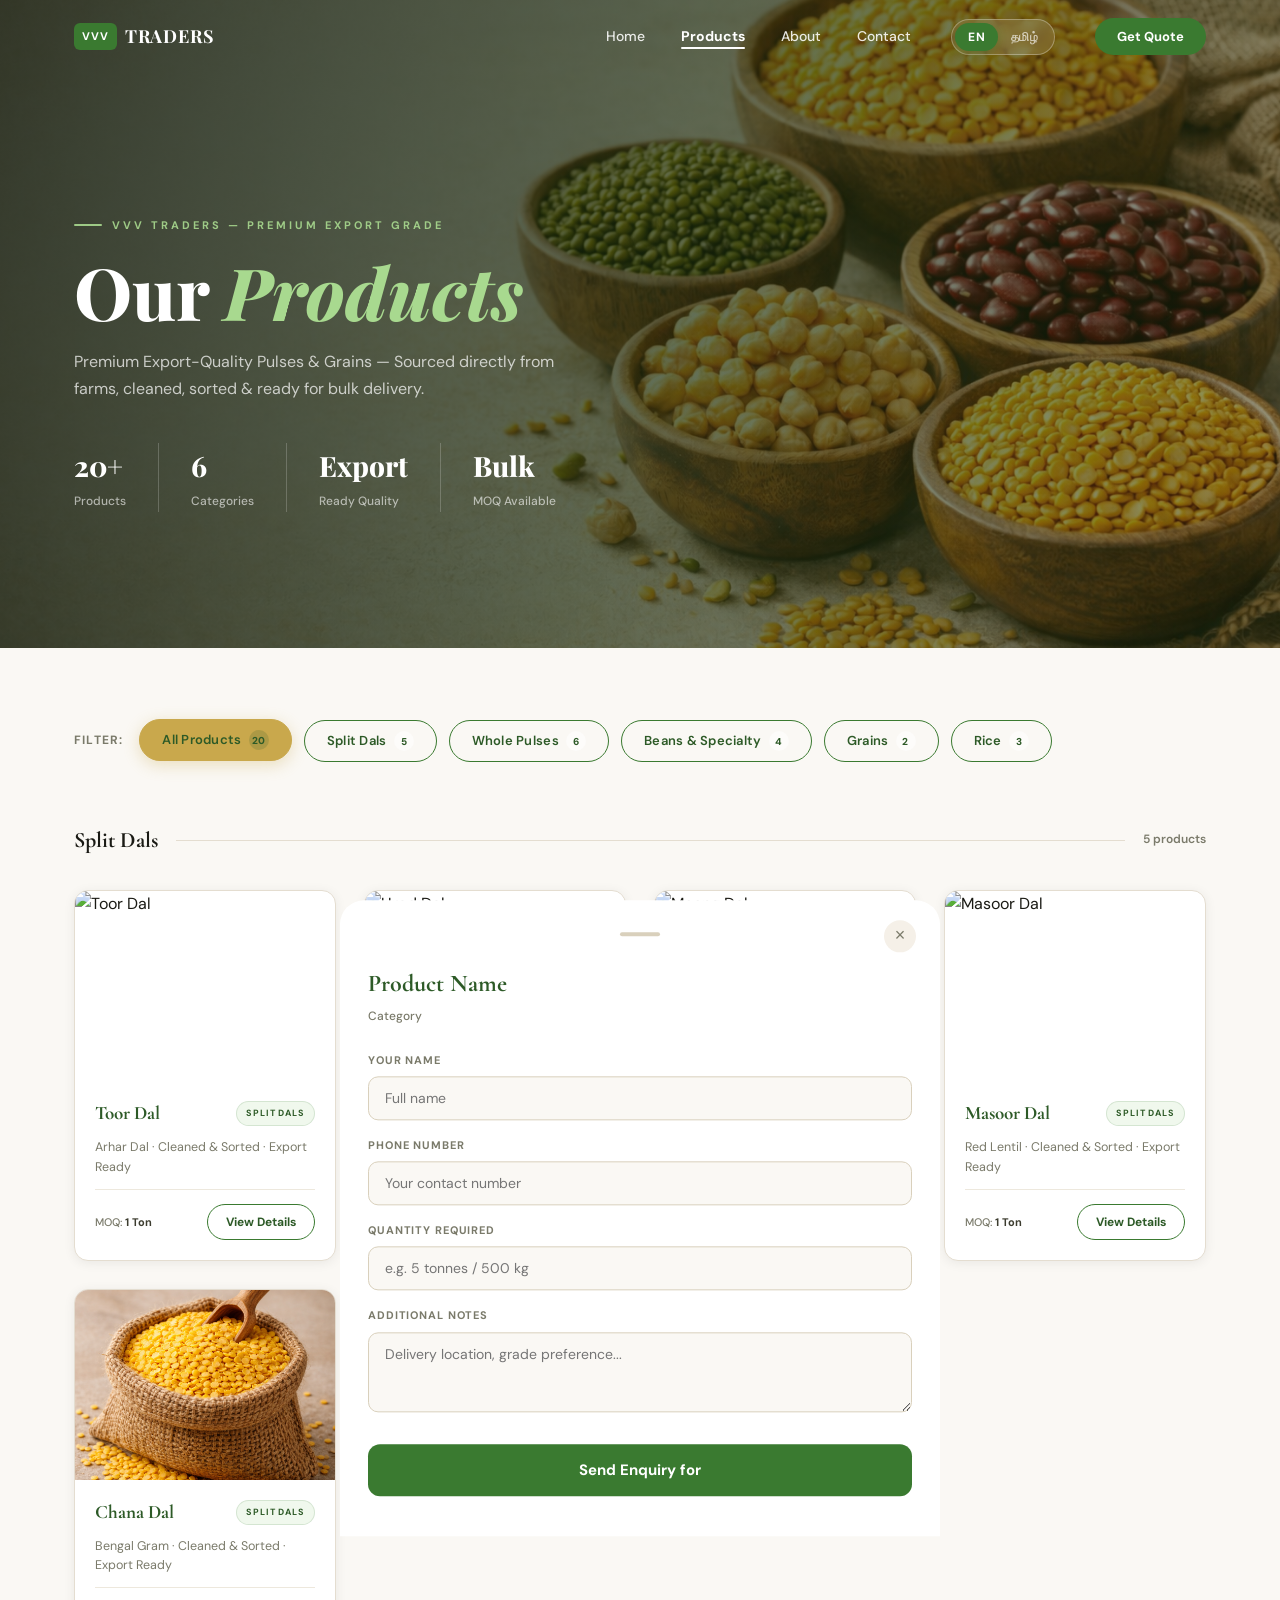
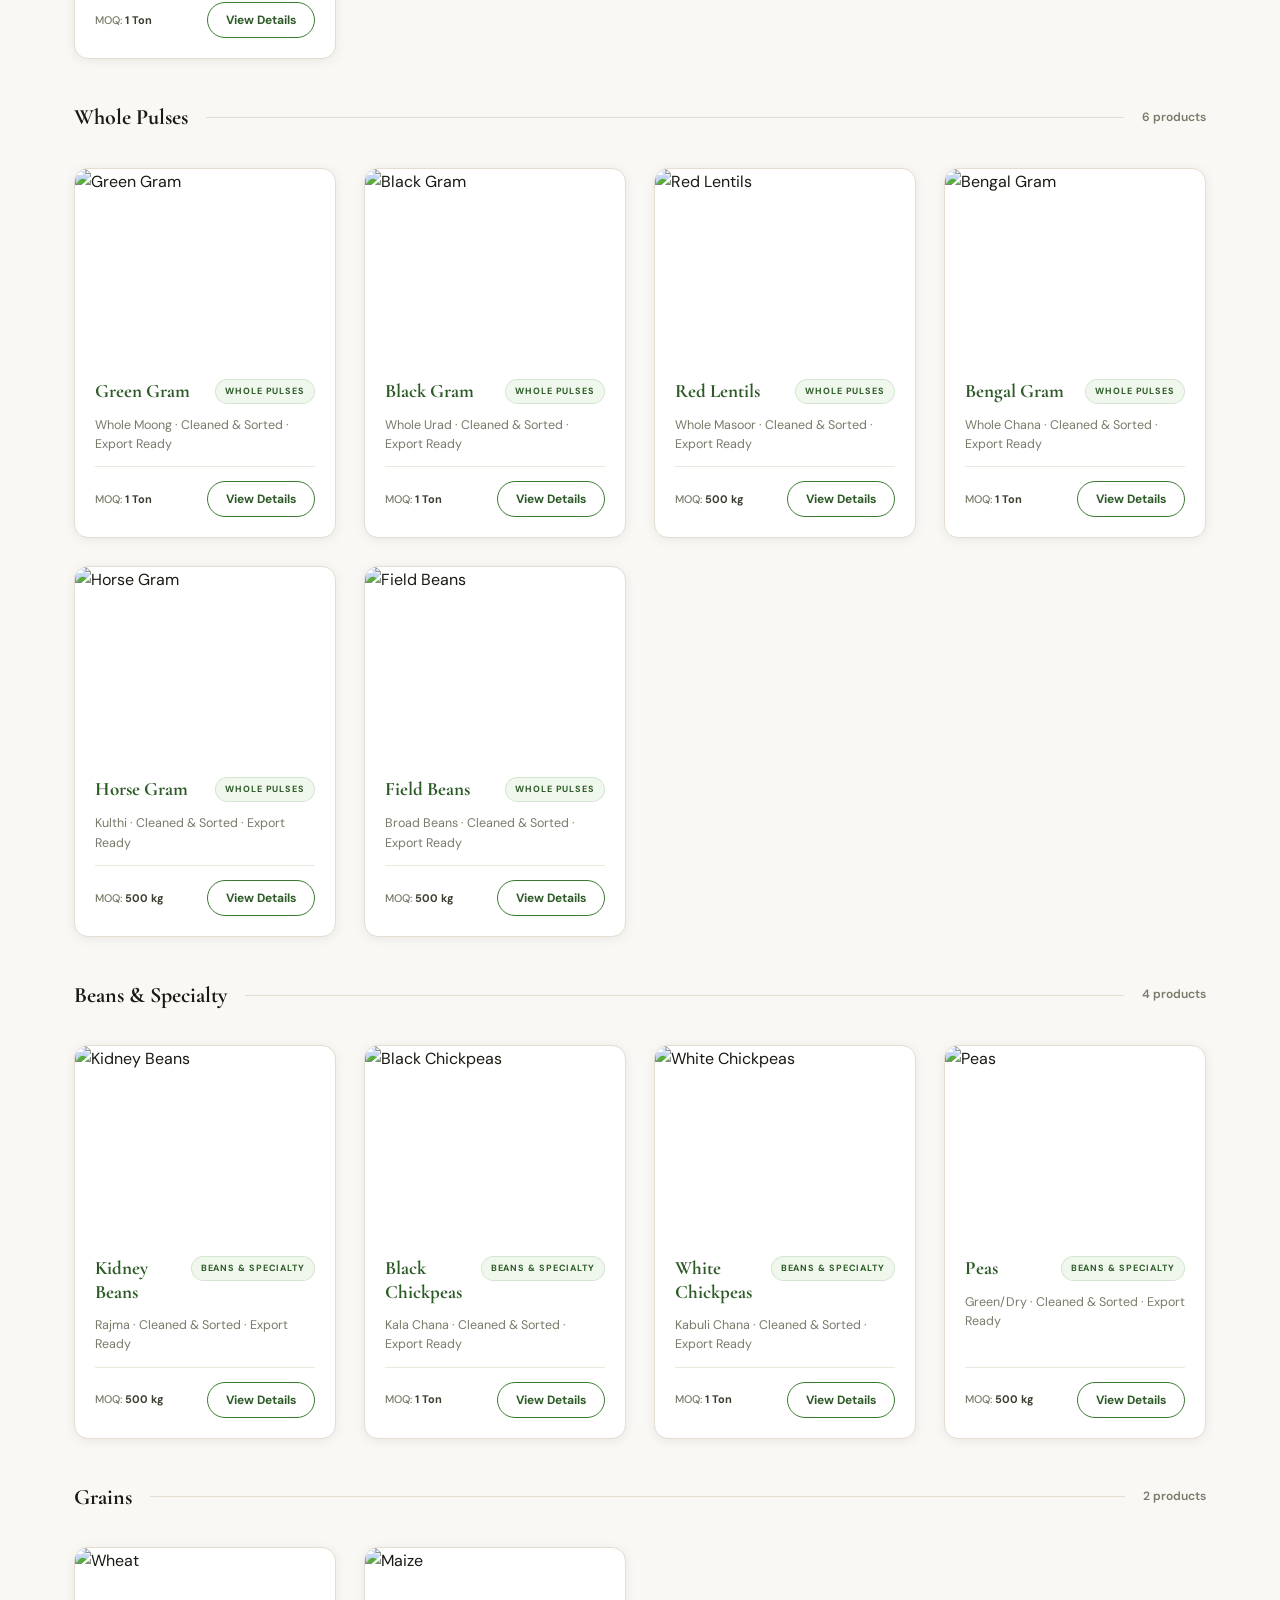
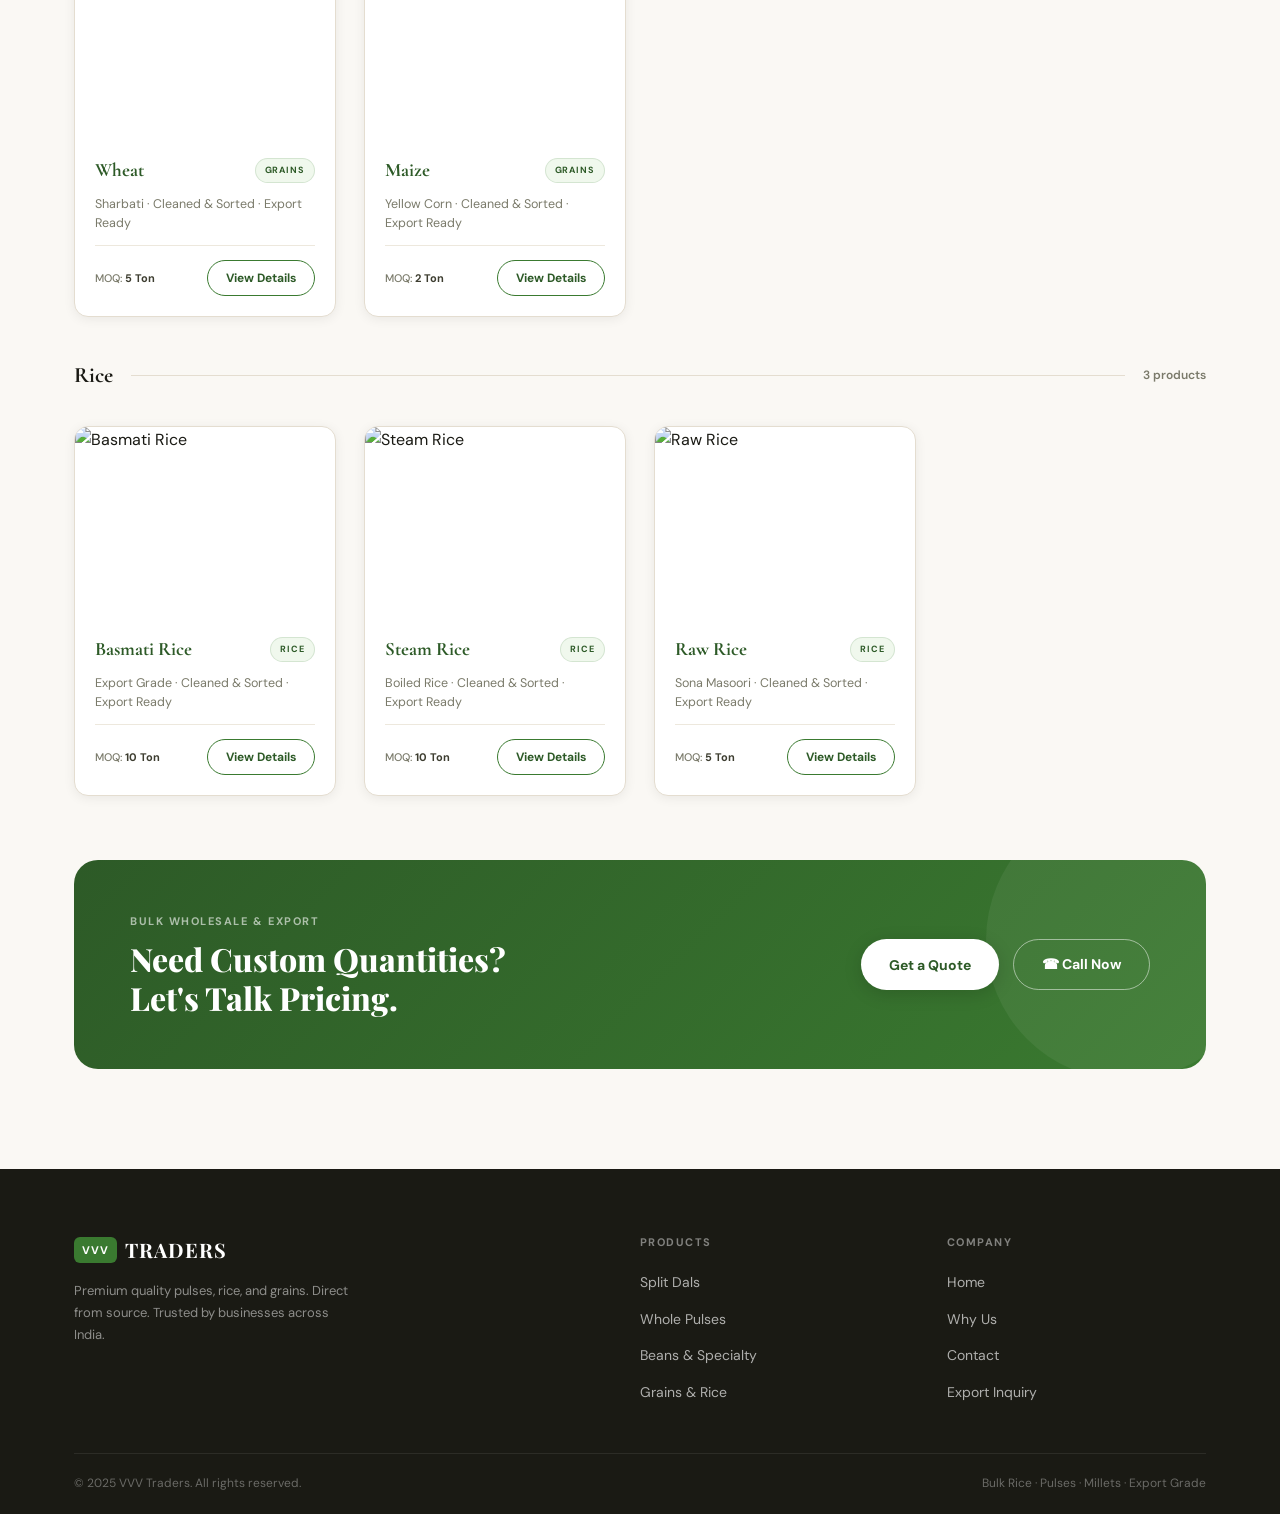
==== commit bb8a9d05: "Update image source path in products.html" ====
--- a/products.html
+++ b/products.html
@@ -848,7 +848,7 @@
 
   <!-- ===== PAGE HEADER ===== -->
   <header class="page-header">
-    <img class="hero-bg" src="products_cover.png" alt="Warehouse with grain sacks" />
+    <img class="hero-bg" src="./images/products_cover.png" alt="Warehouse with grain sacks" />
     <div class="page-header-overlay"></div>
     <div class="container" style="width:100%; position:relative; z-index:2;">
       <div class="page-header-inner">
